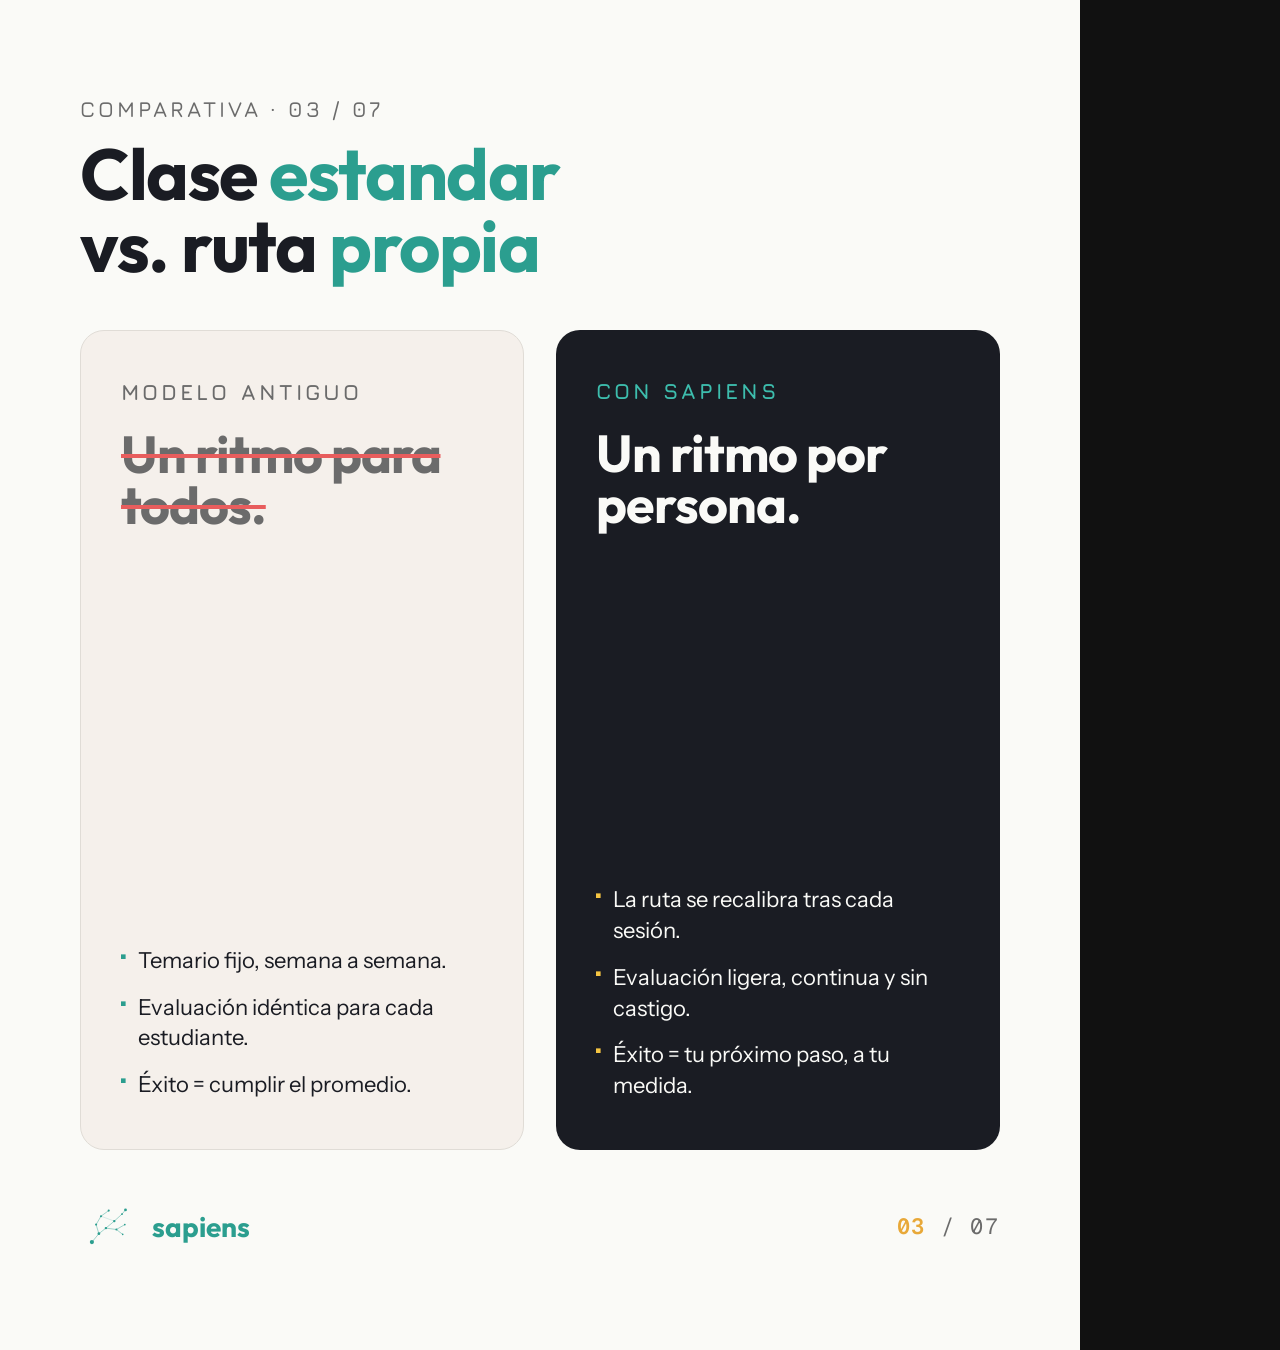
==== skills/sapiens-carrusel-ds/slides/Comparative.html @ 7d286861 "feat: skill carrusel-ds + funnel v2 reorientation Dos bloques de cambios sincrónicos:  **1. Funnel r" ====
<!doctype html>
<html lang="es"><head><meta charset="utf-8"><title>sapiens · Comparative</title>
<link rel="stylesheet" href="../colors_and_type.css">
<style>
  html,body{margin:0;padding:0;background:#111;}
  .slide{width:1080px;height:1350px;background:#FAFAF7;color:#1A1C23;position:relative;padding:96px 80px;box-sizing:border-box;display:flex;flex-direction:column;gap:48px;}
  .top{display:flex;align-items:center;justify-content:space-between;}
  .tag{font-family:'Jura',sans-serif;font-weight:600;font-size:22px;letter-spacing:0.14em;text-transform:uppercase;color:#6B6B6B;}
  .title{font-family:'Outfit',sans-serif;font-weight:700;font-size:72px;line-height:1;letter-spacing:-0.02em;color:#1A1C23;}
  .title .teal{color:#2B9E8F;}
  .cols{display:grid;grid-template-columns:1fr 1fr;gap:32px;flex:1;}
  .col{border-radius:24px;padding:48px 40px;display:flex;flex-direction:column;gap:24px;}
  .col.old{background:#F5F0EB;border:1px solid #E0DCD6;}
  .col.new{background:#1A1C23;color:#FAFAF7;}
  .col.new .h{color:#3DBDAD;}
  .h{font-family:'Jura',sans-serif;font-weight:700;font-size:22px;letter-spacing:0.14em;text-transform:uppercase;color:#6B6B6B;}
  .big{font-family:'Outfit',sans-serif;font-weight:700;font-size:52px;line-height:0.98;letter-spacing:-0.02em;}
  .col.old .big{text-decoration:line-through;text-decoration-color:#E85D5D;text-decoration-thickness:4px;color:#6B6B6B;}
  .list{display:flex;flex-direction:column;gap:16px;margin-top:auto;}
  .li{font-family:'Instrument Sans',sans-serif;font-size:22px;line-height:1.4;display:flex;gap:12px;align-items:flex-start;}
  .li::before{content:"·";font-weight:700;color:#2B9E8F;font-size:28px;line-height:0.8;}
  .col.new .li::before{color:#F5C542;}
  .foot{display:flex;align-items:center;justify-content:space-between;}
  .foot .left{display:flex;align-items:center;gap:16px;}
  .foot img{height:56px;width:auto;}
  .idx{font-family:'Geist Mono',monospace;font-size:22px;color:#6B6B6B;letter-spacing:0.08em;}
  .idx b{color:#E8A838;font-weight:600;}
</style></head>
<body>
<div class="slide">
  <div class="top">
    <div><div class="tag" style="margin-bottom:16px;">Comparativa · 03 / 07</div>
    <div class="title">Clase <span class="teal">estandar</span><br>vs. ruta <span class="teal">propia</span></div></div>
  </div>
  <div class="cols">
    <div class="col old">
      <div class="h">Modelo antiguo</div>
      <div class="big">Un ritmo para todos.</div>
      <div class="list">
        <div class="li">Temario fijo, semana a semana.</div>
        <div class="li">Evaluación idéntica para cada estudiante.</div>
        <div class="li">Éxito = cumplir el promedio.</div>
      </div>
    </div>
    <div class="col new">
      <div class="h">Con sapiens</div>
      <div class="big">Un ritmo por persona.</div>
      <div class="list">
        <div class="li">La ruta se recalibra tras cada sesión.</div>
        <div class="li">Evaluación ligera, continua y sin castigo.</div>
        <div class="li">Éxito = tu próximo paso, a tu medida.</div>
      </div>
    </div>
  </div>
  <div class="foot">
    <div class="left"><img src="../assets/sapiens_icon_teal.svg"><span style="font-family:'Outfit',sans-serif;font-weight:700;font-size:28px;color:#2B9E8F;">sapiens</span></div>
    <div class="idx"><b>03</b> / 07</div>
  </div>
</div>
</body></html>
---- skills/sapiens-carrusel-ds/colors_and_type.css ----
/* =========================================================================
   sapiens by shift — Design Tokens
   Source of truth: Sapiens Brand Guidelines v1.0 (2026)
   Light-mode primary. Teal-driven. Warm white surfaces.
   ========================================================================= */

/* ---------- Font faces (self-hosted from /fonts) ---------- */
@font-face {
  font-family: 'Outfit';
  src: url('./fonts/Outfit-VariableFont_wght.ttf') format('truetype-variations');
  font-weight: 100 900;
  font-style: normal;
  font-display: swap;
}
@font-face {
  font-family: 'Instrument Sans';
  src: url('./fonts/InstrumentSans-VariableFont.ttf') format('truetype-variations');
  font-weight: 400 700;
  font-style: normal;
  font-display: swap;
}
@font-face {
  font-family: 'Instrument Sans';
  src: url('./fonts/InstrumentSans-Italic.ttf') format('truetype');
  font-weight: 400 700;
  font-style: italic;
  font-display: swap;
}
@font-face {
  font-family: 'Geist Mono';
  src: url('./fonts/GeistMono-VariableFont_wght.ttf') format('truetype-variations');
  font-weight: 100 900;
  font-style: normal;
  font-display: swap;
}
@font-face {
  font-family: 'Jura';
  src: url('./fonts/Jura-VariableFont_wght.ttf') format('truetype-variations');
  font-weight: 300 700;
  font-style: normal;
  font-display: swap;
}

/* ---------- Design tokens — LIGHT (default) ---------- */
:root {
  /* Brand — Teal */
  --s-teal:            #2B9E8F;   /* primary */
  --s-teal-deep:       #1E7A6D;   /* hover / pressed / deep surfaces */
  --s-teal-soft:       #E6F5F2;   /* tinted backgrounds */
  --s-teal-bright:     #3DBDAD;   /* dark-mode primary */

  /* Brand — Gold (secondary, inherited from Shift) */
  --s-gold:            #E8A838;   /* warm gold — achievements */
  --s-gold-pale:       #FFF5E0;   /* gold tint */
  --s-gold-achieve:    #F5C542;   /* achievement accent */

  /* Surfaces */
  --s-bg:              #FAFAF7;   /* warm white — page default */
  --s-surface:         #FFFFFF;   /* cards / inputs */
  --s-surface-alt:     #F5F0EB;   /* cream alt — sections */
  --s-border:          #E0DCD6;   /* hairline borders */
  --s-border-strong:   #CFC9C0;

  /* Text */
  --s-fg:              #1A1C23;   /* primary text */
  --s-fg-muted:        #6B6B6B;   /* secondary */
  --s-fg-subtle:       #9A9A9A;   /* tertiary / captions */
  --s-fg-inverse:      #FAFAF7;   /* on teal / on dark */

  /* Semantic — tuned to sapiens warm palette (no cold Material greens/blues) */
  --s-success:         #2B9E8F;   /* teal does double duty */
  --s-success-tint:    #E6F5F2;
  --s-warning:         #E8A838;   /* warm gold */
  --s-warning-tint:    #FFF5E0;
  --s-error:           #C9524A;   /* warm terracotta */
  --s-error-tint:      #FBEAE7;
  --s-info:            #1E7A6D;   /* deep teal for info messaging */
  --s-info-tint:       #E6F5F2;
  --s-achievement:     #F5C542;

  /* Spacing — 8-point base (plus 4px micro step) */
  --s-space-xs:        4px;
  --s-space-sm:        8px;
  --s-space-md:        16px;
  --s-space-lg:        24px;
  --s-space-xl:        32px;
  --s-space-2xl:       48px;
  --s-space-3xl:       64px;
  --s-space-4xl:       96px;

  /* Radii — softer than Shift */
  --s-radius-sm:       6px;
  --s-radius-md:       10px;
  --s-radius-lg:       14px;
  --s-radius-xl:       20px;
  --s-radius-full:     9999px;

  /* Shadows */
  --s-shadow-sm:       0 1px 3px rgba(26, 28, 35, 0.06);
  --s-shadow-md:       0 4px 12px rgba(26, 28, 35, 0.08);
  --s-shadow-lg:       0 8px 24px rgba(26, 28, 35, 0.10);
  --s-shadow-xl:       0 16px 48px rgba(26, 28, 35, 0.12);
  --s-glow:            0 0 20px rgba(43, 158, 143, 0.15);

  /* Motion */
  --s-ease:            cubic-bezier(0.2, 0.8, 0.2, 1);
  --s-ease-out:        cubic-bezier(0.16, 1, 0.3, 1);
  --s-dur-fast:        120ms;
  --s-dur-base:        200ms;
  --s-dur-slow:        360ms;

  /* Type families */
  --s-font-display:    'Outfit', ui-sans-serif, system-ui, sans-serif;
  --s-font-body:       'Instrument Sans', ui-sans-serif, system-ui, sans-serif;
  --s-font-mono:       'Geist Mono', ui-monospace, 'SF Mono', Menlo, monospace;
  --s-font-label:      'Jura', ui-sans-serif, system-ui, sans-serif;

  /* Type scale */
  --s-fs-display:      clamp(40px, 6vw, 72px);
  --s-fs-h1:           40px;
  --s-fs-h2:           30px;
  --s-fs-h3:           22px;
  --s-fs-body-lg:      18px;
  --s-fs-body:         16px;
  --s-fs-body-sm:      14px;
  --s-fs-label:        11px;
  --s-fs-mono:         13px;
}

/* ---------- Dark mode (L2: adults / technical / AI workflows) ---------- */
[data-theme="dark"] {
  --s-teal:            #3DBDAD;
  --s-teal-deep:       #2B9E8F;
  --s-teal-soft:       #14302C;
  --s-gold:            #F0B84A;
  --s-bg:              #0F0F12;
  --s-surface:         #1A1C22;
  --s-surface-alt:     #22242C;
  --s-border:          #2A2D35;
  --s-border-strong:   #3A3D47;
  --s-fg:              #E8E6E1;
  --s-fg-muted:        #A0A0A0;
  --s-fg-subtle:       #6B6B6B;
  --s-fg-inverse:      #0F0F12;
  --s-shadow-sm:       0 1px 3px rgba(0, 0, 0, 0.4);
  --s-shadow-md:       0 4px 12px rgba(0, 0, 0, 0.45);
  --s-shadow-lg:       0 8px 24px rgba(0, 0, 0, 0.55);
  --s-shadow-xl:       0 16px 48px rgba(0, 0, 0, 0.65);
  --s-glow:            0 0 24px rgba(61, 189, 173, 0.25);
}

/* ---------- Semantic type roles ---------- */
.s-display {
  font-family: var(--s-font-display);
  font-weight: 700;
  font-size: var(--s-fs-display);
  line-height: 0.95;
  letter-spacing: -0.02em;
  color: var(--s-fg);
}
.s-h1 {
  font-family: var(--s-font-display);
  font-weight: 700;
  font-size: var(--s-fs-h1);
  line-height: 1.05;
  letter-spacing: -0.02em;
  color: var(--s-fg);
}
.s-h2 {
  font-family: var(--s-font-display);
  font-weight: 600;
  font-size: var(--s-fs-h2);
  line-height: 1.15;
  letter-spacing: -0.01em;
  color: var(--s-fg);
}
.s-h3 {
  font-family: var(--s-font-display);
  font-weight: 600;
  font-size: var(--s-fs-h3);
  line-height: 1.25;
  color: var(--s-fg);
}
.s-body-lg {
  font-family: var(--s-font-body);
  font-weight: 400;
  font-size: var(--s-fs-body-lg);
  line-height: 1.65;
  color: var(--s-fg);
}
.s-body {
  font-family: var(--s-font-body);
  font-weight: 400;
  font-size: var(--s-fs-body);
  line-height: 1.6;
  color: var(--s-fg);
}
.s-body-sm {
  font-family: var(--s-font-body);
  font-weight: 400;
  font-size: var(--s-fs-body-sm);
  line-height: 1.5;
  color: var(--s-fg-muted);
}
.s-label {
  font-family: var(--s-font-label);
  font-weight: 500;
  font-size: var(--s-fs-label);
  line-height: 1;
  letter-spacing: 0.08em;
  text-transform: uppercase;
  color: var(--s-fg-muted);
}
.s-mono {
  font-family: var(--s-font-mono);
  font-weight: 400;
  font-size: var(--s-fs-mono);
  line-height: 1.5;
  letter-spacing: 0;
  color: var(--s-fg-muted);
}
.s-wordmark {
  font-family: var(--s-font-display);
  font-weight: 700;
  text-transform: lowercase;
  letter-spacing: -0.03em;
}

/* ---------- Base resets for previews ---------- */
.s-reset, .s-reset * { box-sizing: border-box; }
.s-reset {
  margin: 0;
  font-family: var(--s-font-body);
  color: var(--s-fg);
  background: var(--s-bg);
  -webkit-font-smoothing: antialiased;
  -moz-osx-font-smoothing: grayscale;
  text-rendering: optimizeLegibility;
}
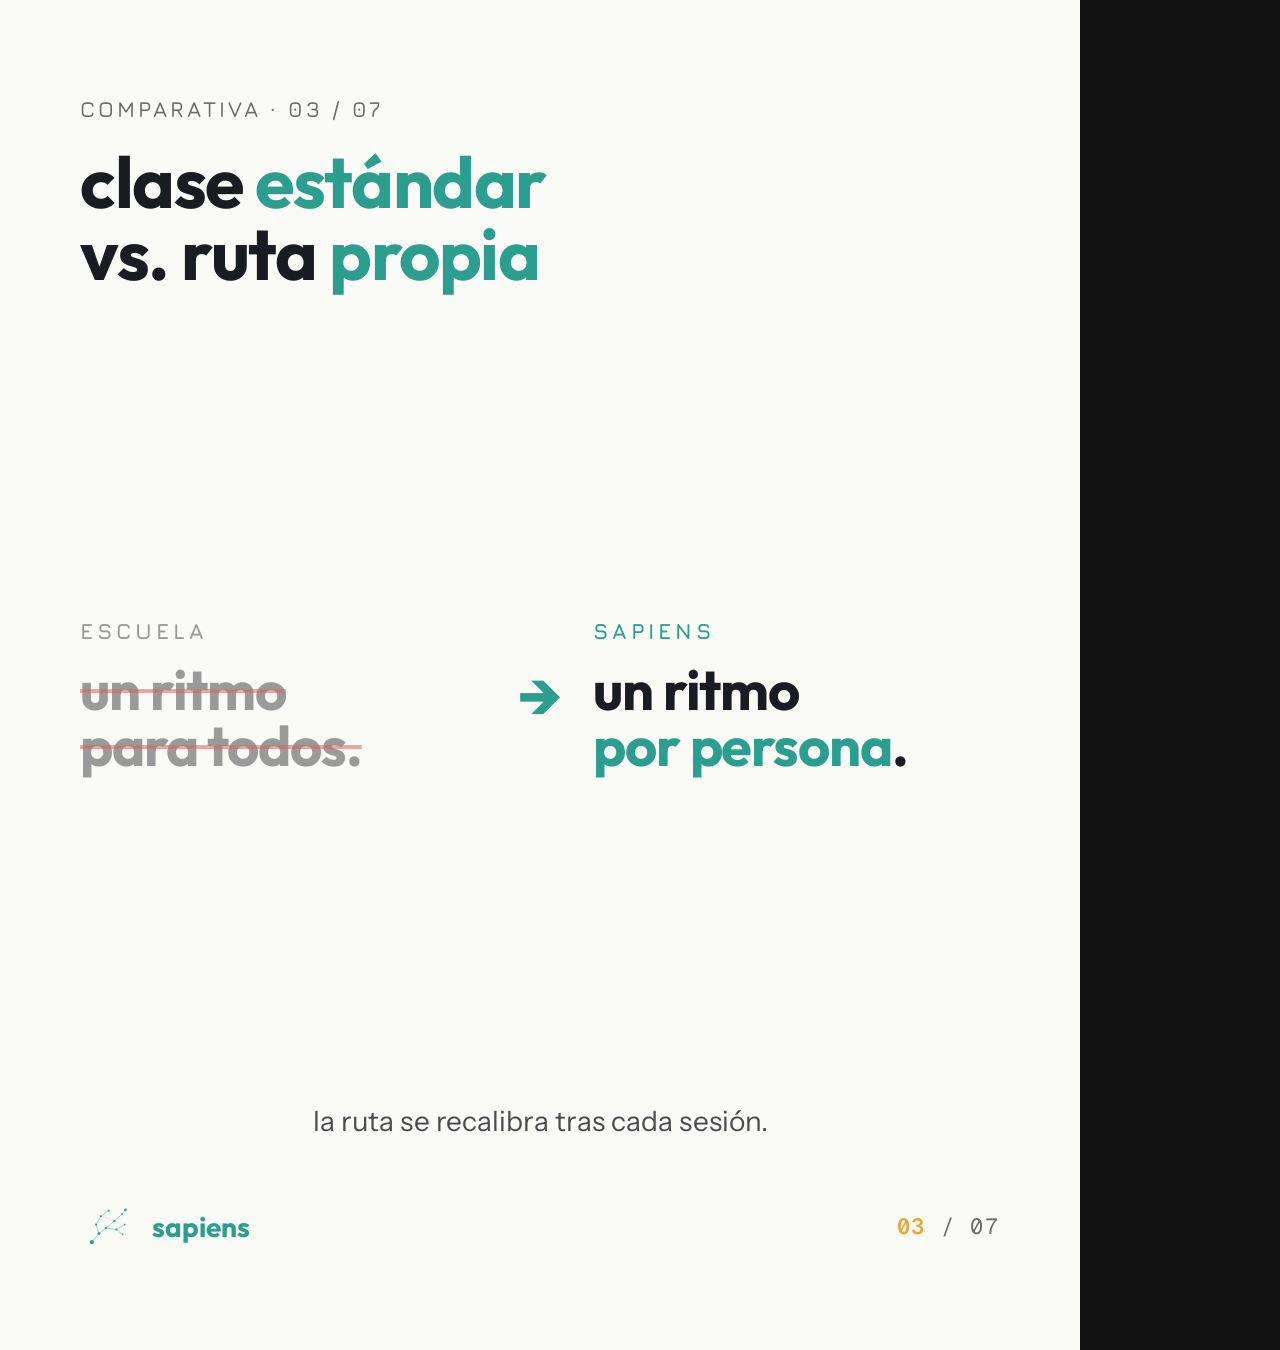
==== commit e75a85a6: "feat: learning loop, alignment gate, dedup engine, calendario PDF + prep release publico Snapshot de" ====
--- a/skills/sapiens-carrusel-ds/slides/Comparative.html
+++ b/skills/sapiens-carrusel-ds/slides/Comparative.html
@@ -3,24 +3,28 @@
 <link rel="stylesheet" href="../colors_and_type.css">
 <style>
   html,body{margin:0;padding:0;background:#111;}
-  .slide{width:1080px;height:1350px;background:#FAFAF7;color:#1A1C23;position:relative;padding:96px 80px;box-sizing:border-box;display:flex;flex-direction:column;gap:48px;}
+  .slide{width:1080px;height:1350px;background:#FAFAF7;color:#1A1C23;position:relative;padding:96px 80px;box-sizing:border-box;display:flex;flex-direction:column;gap:56px;}
   .top{display:flex;align-items:center;justify-content:space-between;}
   .tag{font-family:'Jura',sans-serif;font-weight:600;font-size:22px;letter-spacing:0.14em;text-transform:uppercase;color:#6B6B6B;}
-  .title{font-family:'Outfit',sans-serif;font-weight:700;font-size:72px;line-height:1;letter-spacing:-0.02em;color:#1A1C23;}
+  .title{font-family:'Outfit',sans-serif;font-weight:700;font-size:72px;line-height:1;letter-spacing:-0.02em;color:#1A1C23;margin-top:24px;}
   .title .teal{color:#2B9E8F;}
-  .cols{display:grid;grid-template-columns:1fr 1fr;gap:32px;flex:1;}
-  .col{border-radius:24px;padding:48px 40px;display:flex;flex-direction:column;gap:24px;}
-  .col.old{background:#F5F0EB;border:1px solid #E0DCD6;}
-  .col.new{background:#1A1C23;color:#FAFAF7;}
-  .col.new .h{color:#3DBDAD;}
-  .h{font-family:'Jura',sans-serif;font-weight:700;font-size:22px;letter-spacing:0.14em;text-transform:uppercase;color:#6B6B6B;}
-  .big{font-family:'Outfit',sans-serif;font-weight:700;font-size:52px;line-height:0.98;letter-spacing:-0.02em;}
-  .col.old .big{text-decoration:line-through;text-decoration-color:#E85D5D;text-decoration-thickness:4px;color:#6B6B6B;}
-  .list{display:flex;flex-direction:column;gap:16px;margin-top:auto;}
-  .li{font-family:'Instrument Sans',sans-serif;font-size:22px;line-height:1.4;display:flex;gap:12px;align-items:flex-start;}
-  .li::before{content:"·";font-weight:700;color:#2B9E8F;font-size:28px;line-height:0.8;}
-  .col.new .li::before{color:#F5C542;}
-  .foot{display:flex;align-items:center;justify-content:space-between;}
+
+  /* "antes/después" minimalista: dos columnas, UNA frase grande por lado, sin bullets */
+  .compare{display:grid;grid-template-columns:1fr auto 1fr;gap:32px;align-items:center;flex:1;}
+  .side{display:flex;flex-direction:column;gap:18px;}
+  .side .label{font-family:'Jura',sans-serif;font-weight:700;font-size:22px;letter-spacing:0.18em;text-transform:uppercase;}
+  .side.old .label{color:#9A9A9A;}
+  .side.new .label{color:#2B9E8F;}
+  .side .frase{font-family:'Outfit',sans-serif;font-weight:700;font-size:56px;line-height:1.0;letter-spacing:-0.02em;}
+  .side.old .frase{color:#9A9A9A;text-decoration:line-through;text-decoration-color:rgba(232,93,93,0.55);text-decoration-thickness:4px;}
+  .side.new .frase{color:#1A1C23;}
+  .side.new .frase .teal{color:#2B9E8F;}
+  .arrow{font-family:'Outfit',sans-serif;font-weight:700;font-size:64px;color:#2B9E8F;line-height:1;}
+
+  /* body opcional: legible (28px) con matices secundarios, NO bullets densos */
+  .body{font-family:'Instrument Sans',sans-serif;font-size:28px;line-height:1.45;color:#1A1C23;opacity:0.78;text-align:center;max-width:840px;margin:0 auto;}
+
+  .foot{display:flex;align-items:center;justify-content:space-between;margin-top:auto;}
   .foot .left{display:flex;align-items:center;gap:16px;}
   .foot img{height:56px;width:auto;}
   .idx{font-family:'Geist Mono',monospace;font-size:22px;color:#6B6B6B;letter-spacing:0.08em;}
@@ -29,29 +33,23 @@
 <body>
 <div class="slide">
   <div class="top">
-    <div><div class="tag" style="margin-bottom:16px;">Comparativa · 03 / 07</div>
-    <div class="title">Clase <span class="teal">estandar</span><br>vs. ruta <span class="teal">propia</span></div></div>
-  </div>
-  <div class="cols">
-    <div class="col old">
-      <div class="h">Modelo antiguo</div>
-      <div class="big">Un ritmo para todos.</div>
-      <div class="list">
-        <div class="li">Temario fijo, semana a semana.</div>
-        <div class="li">Evaluación idéntica para cada estudiante.</div>
-        <div class="li">Éxito = cumplir el promedio.</div>
-      </div>
-    </div>
-    <div class="col new">
-      <div class="h">Con sapiens</div>
-      <div class="big">Un ritmo por persona.</div>
-      <div class="list">
-        <div class="li">La ruta se recalibra tras cada sesión.</div>
-        <div class="li">Evaluación ligera, continua y sin castigo.</div>
-        <div class="li">Éxito = tu próximo paso, a tu medida.</div>
-      </div>
+    <div>
+      <div class="tag" style="margin-bottom:16px;">Comparativa · 03 / 07</div>
+      <div class="title">clase <span class="teal">estándar</span><br>vs. ruta <span class="teal">propia</span></div>
     </div>
   </div>
+  <div class="compare">
+    <div class="side old">
+      <div class="label">escuela</div>
+      <div class="frase">un ritmo<br>para todos.</div>
+    </div>
+    <div class="arrow">→</div>
+    <div class="side new">
+      <div class="label">sapiens</div>
+      <div class="frase">un ritmo<br><span class="teal">por persona</span>.</div>
+    </div>
+  </div>
+  <div class="body">la ruta se recalibra tras cada sesión.</div>
   <div class="foot">
     <div class="left"><img src="../assets/sapiens_icon_teal.svg"><span style="font-family:'Outfit',sans-serif;font-weight:700;font-size:28px;color:#2B9E8F;">sapiens</span></div>
     <div class="idx"><b>03</b> / 07</div>
